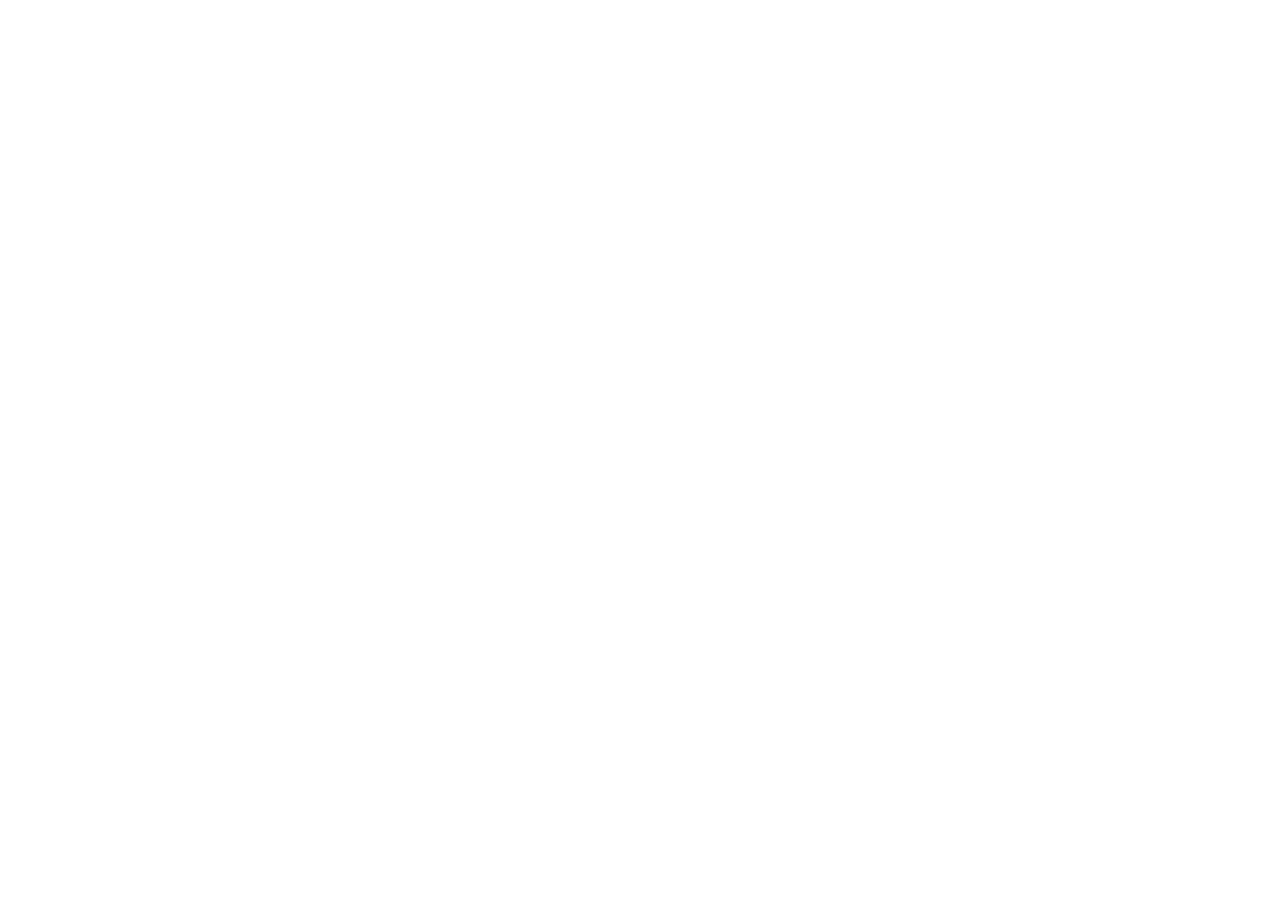
==== index.html @ 023427cc "Initial commit" ====
<!DOCTYPE html>
<html lang="en">
<head>
  <meta charset="UTF-8">
  <meta http-equiv="X-UA-Compatible" content="IE=edge">
  <meta name="viewport" content="width=device-width, initial-scale=1.0">
  <title>Project</title>

  <!-- Stylesheets -->
  <link rel="stylesheet" href="css/normalize.css">
  <link rel="stylesheet" href="css/styles.css">
</head>
<body>



  <script src="js/main.js"></script>
</body>
</html>
---- css/styles.css ----
/* GLOBAL */
html {
  box-sizing: border-box;
  height: 100%;
  scroll-behavior: smooth;
}

*,
*::before,
*::after {
  box-sizing: inherit;
}

body {
  display: flex;
  flex-direction: column;
  height: 100%;
  padding: 0;
  margin: 0;
  font-family: "Arial", sans-serif;
  font-size: 16px;
  line-height: 1.5;
  background-color: #fff;
  color: #222;
}

img {
  max-width: 100%;
  height: auto;
}


/* CONTAINER */
.container {
  width: 100%;
  max-width: 1200px;
  padding-left: 50px;
  padding-right: 50px;
  margin-left: auto;
  margin-right: auto;
}


/* MAIN-CONTENT */
.main-content {
  flex-grow: 1;
}
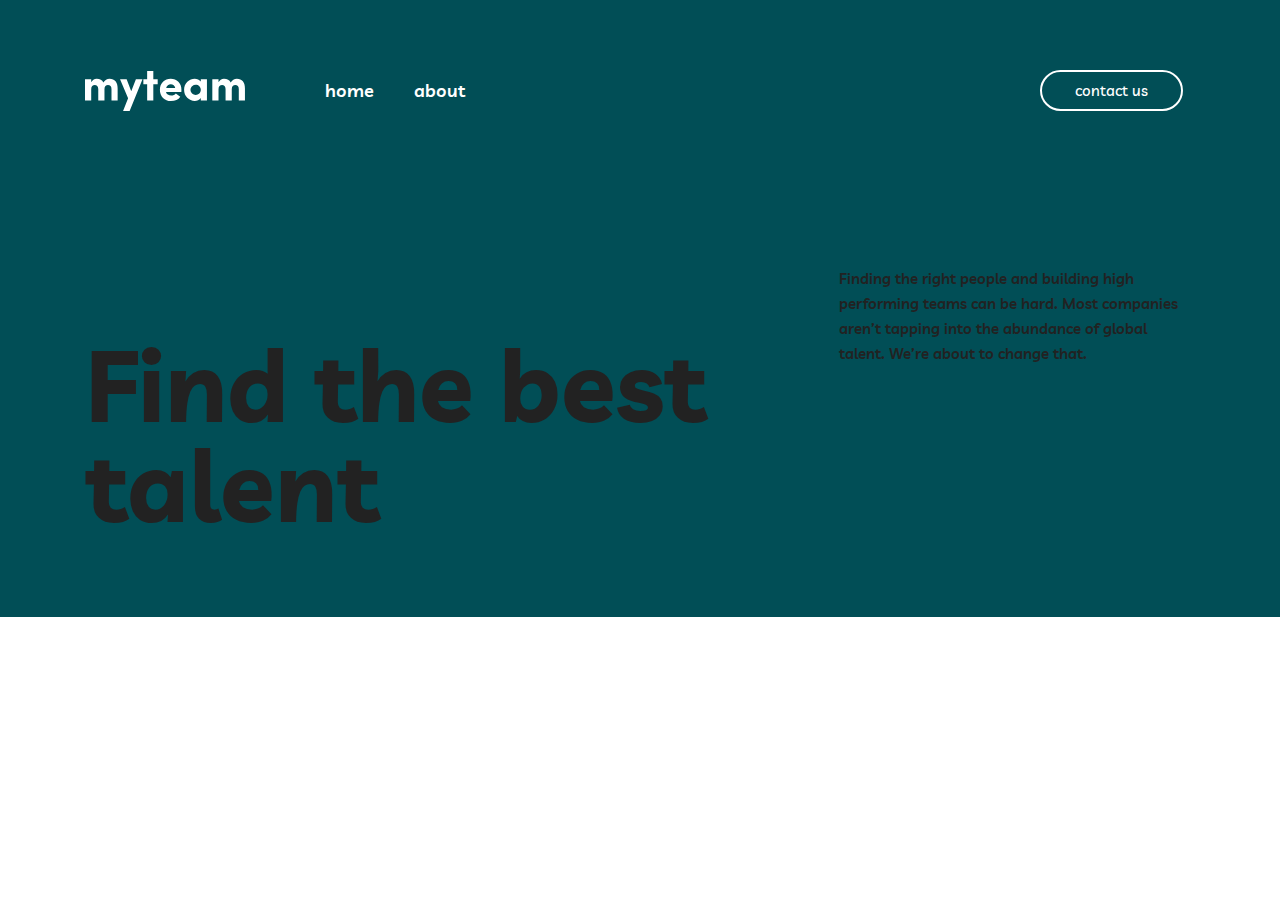
==== commit 735b04b4: "add img fonts and new style" ====
--- a/index.html
+++ b/index.html
@@ -11,7 +11,34 @@
   <link rel="stylesheet" href="css/styles.css">
 </head>
 <body>
+  <header class="site-header">
+    <div class="site-header-container container">
+      <a href="index.html" class="site-header-logo">
+        <img class="site-header-logo-img" src="img/logo-myteam.svg" alt="Logo">
+      </a>
 
+      <nav class="site-nav">
+        <ul class="site-nav-items">
+          <li class="site-nav-item"><a href="#" class="site-header-link">home</a></li>
+          <li class="site-nav-item"><a href="#" class="site-header-link">about</a></li>
+        </ul>
+
+        <button class="site-header-button">contact us</button>
+      </nav>
+    </div>
+  </header>
+
+
+  <main class="main-content">
+    <section class="site-hero-section">
+      <div class="site-hero">
+        <div class="site-hero-container container">
+          <h2 class="site-hero-heading">Find the best talent</h2>
+          <p class="site-hero-text">Finding the right people and building high performing teams can be hard. Most companies aren’t tapping into the abundance of global talent. We’re about to change that.</p>
+        </div>
+      </div>
+    </section>
+  </main>
 
 
   <script src="js/main.js"></script>
--- a/css/styles.css
+++ b/css/styles.css
@@ -1,3 +1,35 @@
+/* FONTS  */
+
+@font-face {
+  font-family: 'Livvic';
+  src: url('../fonts/Livvic-Medium.woff2') format('woff2'),
+      url('../fonts/Livvic-Medium.woff') format('woff');
+  font-weight: 500;
+  font-style: normal;
+  font-display: swap;
+}
+
+@font-face {
+  font-family: 'Livvic';
+  src: url('../fonts/Livvic-Bold.woff2') format('woff2'),
+      url('../fonts/Livvic-Bold.woff') format('woff');
+  font-weight: bold;
+  font-style: normal;
+  font-display: swap;
+}
+
+@font-face {
+  font-family: 'Livvic';
+  src: url('../fonts/Livvic-SemiBold.woff2') format('woff2'),
+      url('../fonts/Livvic-SemiBold.woff') format('woff');
+  font-weight: 600;
+  font-style: normal;
+  font-display: swap;
+}
+
+
+
+
 /* GLOBAL */
 html {
   box-sizing: border-box;
@@ -17,9 +49,10 @@
   height: 100%;
   padding: 0;
   margin: 0;
-  font-family: "Arial", sans-serif;
-  font-size: 16px;
-  line-height: 1.5;
+  font-family: "Livvic", "Arial", sans-serif;
+  font-weight: 600;
+  font-size: 15px;
+  line-height: 25px;
   background-color: #fff;
   color: #222;
 }
@@ -33,7 +66,7 @@
 /* CONTAINER */
 .container {
   width: 100%;
-  max-width: 1200px;
+  max-width: 1210px;
   padding-left: 50px;
   padding-right: 50px;
   margin-left: auto;
@@ -45,3 +78,75 @@
 .main-content {
   flex-grow: 1;
 }
+
+
+/* HEADER  */
+
+.site-header {
+  background-color:  #014e56;
+  padding-top: 70px;
+  padding-bottom: 70px;
+}
+.site-header-container {
+  display: flex;
+  align-items: center;
+}
+
+.site-header-logo {
+  margin-right: 80px;
+}
+.site-header-logo-img {
+  display: block;
+  width: 160px;
+  height: 40px;
+}
+.site-nav {
+  display: flex;
+  align-items: center;
+}
+.site-nav-items {
+  display: flex;
+  align-items: center;
+  margin: 0;
+  padding: 0;
+  list-style-type: none;
+  margin-right: 575px;
+}
+.site-nav-item:not(:last-child) {
+  margin-right: 40px;
+}
+.site-header-link {
+  text-decoration: none;
+  color: #fff;
+  font-size: 18px;
+  line-height: 28px;
+}
+.site-header-button {
+  background-color: inherit;
+  border: 2px solid #fff;
+  color: #fff;
+  padding: 10px 33px;
+  border-radius: 24px;
+}
+
+
+/* HERO  */
+
+
+.site-hero {
+  padding-top: 70px;
+  background-color: #014e56;
+}
+.site-hero-container {
+  display: flex;
+  align-items: initial;
+}
+
+.site-hero-heading {
+  font-weight: 700;
+  font-size: 100px;
+  line-height: 100px;
+}
+.site-hero-text {
+  width: 445px;
+}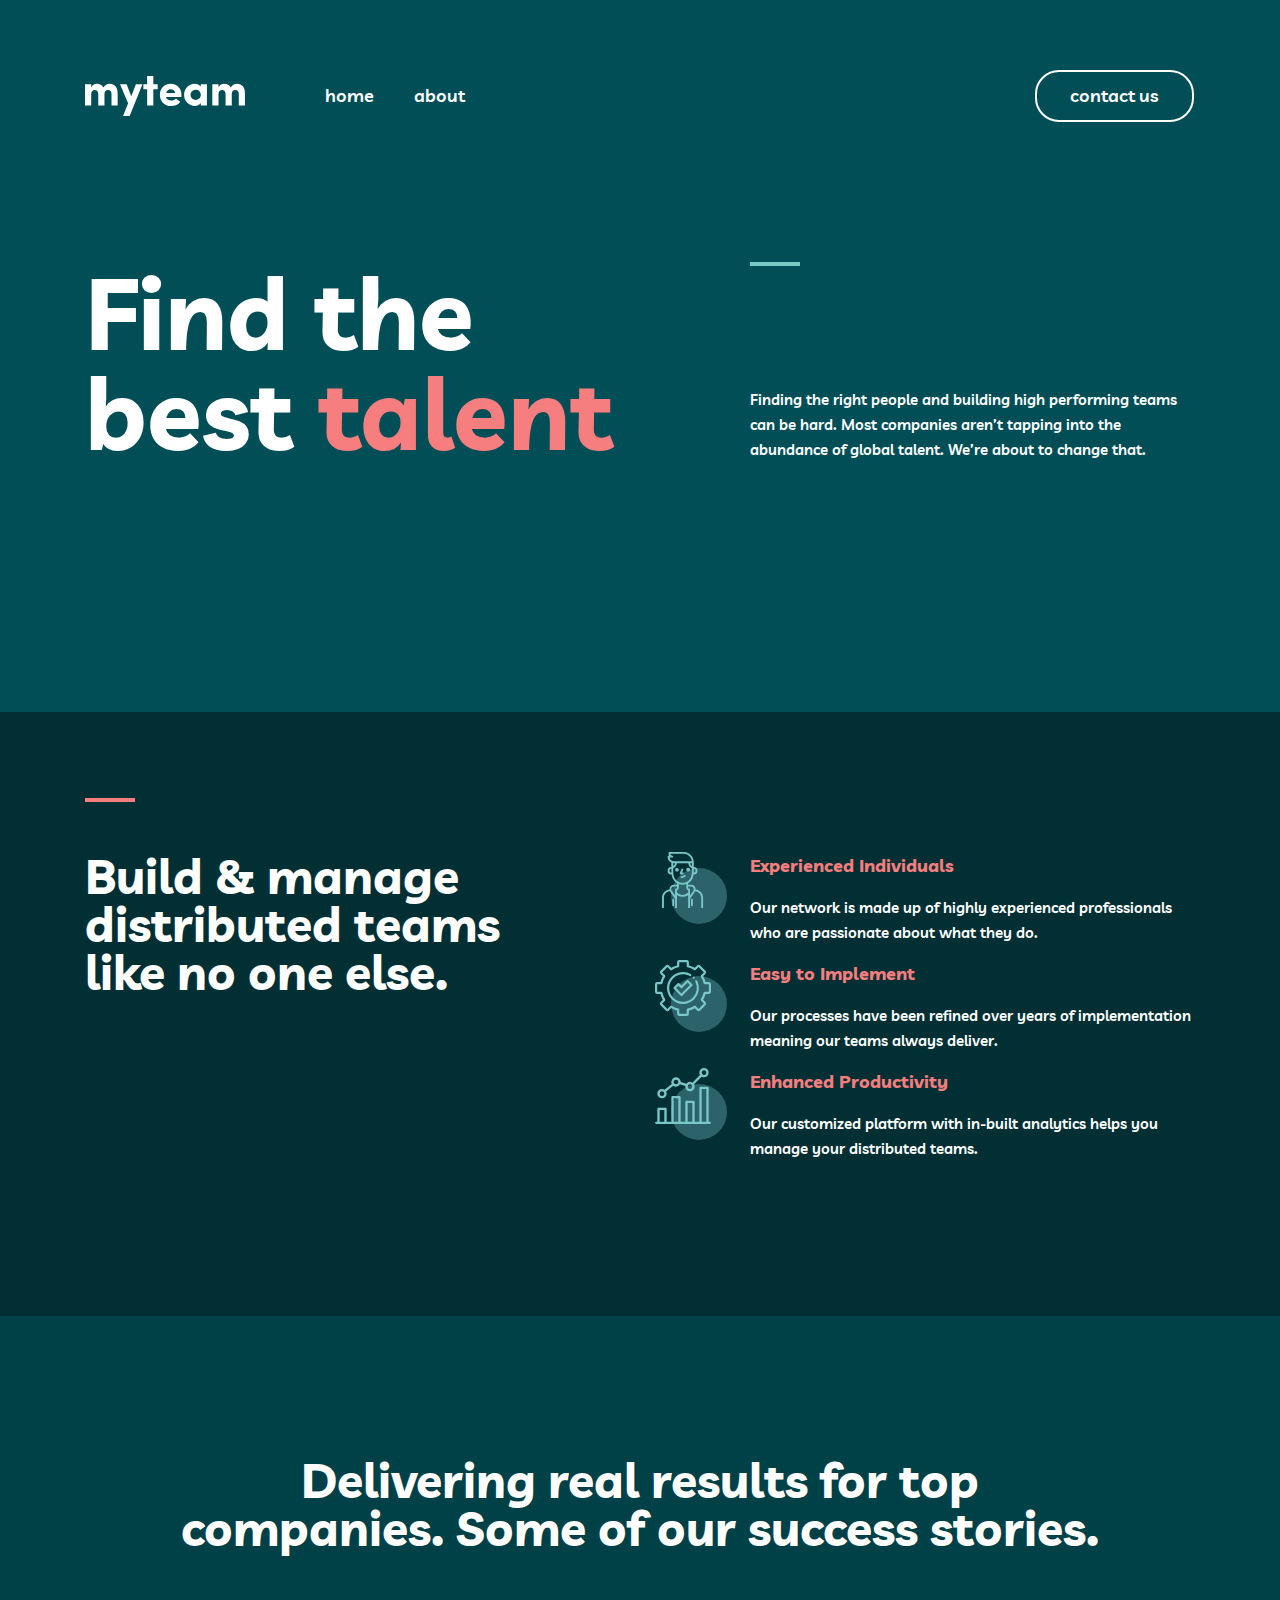
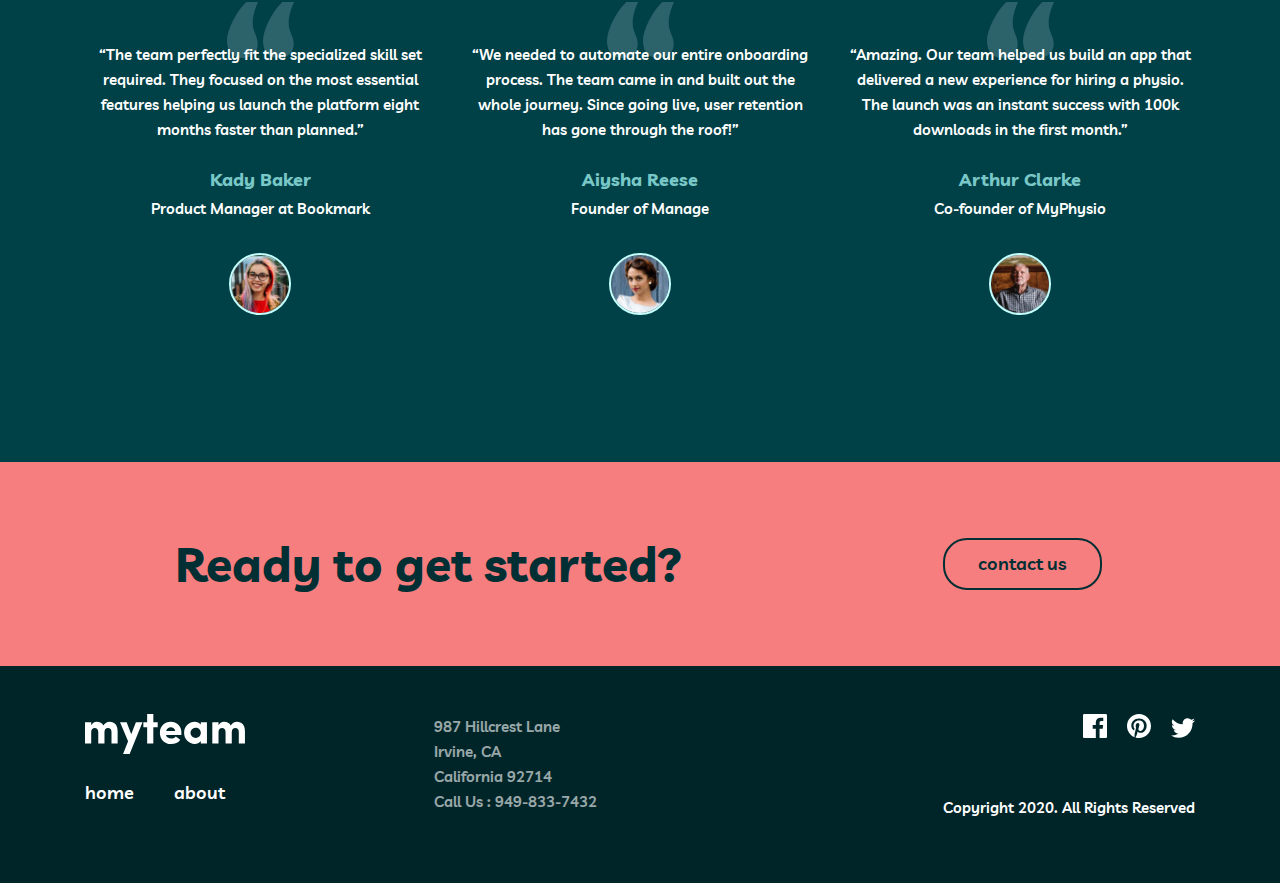
==== commit 35b5c318: "add new style" ====
--- a/index.html
+++ b/index.html
@@ -4,7 +4,7 @@
   <meta charset="UTF-8">
   <meta http-equiv="X-UA-Compatible" content="IE=edge">
   <meta name="viewport" content="width=device-width, initial-scale=1.0">
-  <title>Project</title>
+  <title>My Team</title>
 
   <!-- Stylesheets -->
   <link rel="stylesheet" href="css/normalize.css">
@@ -33,14 +33,115 @@
     <section class="site-hero-section">
       <div class="site-hero">
         <div class="site-hero-container container">
-          <h2 class="site-hero-heading">Find the best talent</h2>
+          <h2 class="site-hero-heading">Find the <br> best <span class="heading-pink">talent</span></h2>
           <p class="site-hero-text">Finding the right people and building high performing teams can be hard. Most companies aren’t tapping into the abundance of global talent. We’re about to change that.</p>
+        </div>
+      </div>
+
+      <div class="site-hero-middle">
+        <div class="site-hero-middle-container container">
+          <h3 class="hero-middle-heading">Build & manage distributed teams like no one else.</h3>
+
+          <div class="hero-middle-services">
+            <div class="site-middle-service">
+              <img class="middle-service-img" src="img/icon-circle-man.svg" alt="Man">
+              <div class="middle-service-info">
+                <h3 class="service-info-heading">Experienced Individuals</h3>
+                <p class="service-info-text">Our network is made up of highly experienced professionals who are passionate about what they do.</p>
+              </div>
+            </div>
+
+            <div class="site-middle-service">
+              <img class="middle-service-img" src="img/icon-circle-check-cog.svg" alt="Man">
+              <div class="middle-service-info">
+                <h3 class="service-info-heading">Easy to Implement</h3>
+                <p class="service-info-text">Our processes have been refined over years of implementation meaning our teams always deliver.</p>
+              </div>
+            </div>
+
+            <div class="site-middle-service">
+              <img class="middle-service-img" src="img/icon-circle-line-chart.svg" alt="Man">
+              <div class="middle-service-info">
+                <h3 class="service-info-heading">Enhanced Productivity</h3>
+                <p class="service-info-text">Our customized platform with in-built analytics helps you manage your distributed teams.</p>
+              </div>
+            </div>
+          </div>
+        </div>
+      </div>
+
+      <div class="site-hero-bottom">
+        <div class="site-hero-bottom-container container">
+          <h3 class="hero-bottom-heading">Delivering real results for top companies. Some of our success stories.</h3>
+
+          <div class="hero-bottom-people-info">
+            <div class="people-info-item">
+              <p class="people-info-text">“The team perfectly fit the specialized skill set required. They focused on the most essential features helping us launch the platform eight months faster than planned.”</p>
+              <h3 class="people-name">Kady Baker</h3>
+              <p class="people-job">Product Manager at Bookmark</p>
+              <img class="people-img" src="img/kady.jpg" alt="Kady" width="62" height="62">
+            </div>
+
+            <div class="people-info-item">
+              <p class="people-info-text">“We needed to automate our entire onboarding process. The team came in and built out the whole journey. Since going live, user retention has gone through the roof!”</p>
+              <h3 class="people-name">Aiysha Reese</h3>
+              <p class="people-job">Founder of Manage</p>
+              <img class="people-img" src="img/aisha.jpg" alt="Aisha" width="62" height="62">
+            </div>
+
+            <div class="people-info-item">
+              <p class="people-info-text">“Amazing. Our team helped us build an app that delivered a new experience for hiring a physio. The launch was an instant success with 100k downloads in the first month.”</p>
+              <h3 class="people-name">Arthur Clarke</h3>
+              <p class="people-job">Co-founder of MyPhysio</p>
+              <img class="people-img" src="img/arthur.jpg" alt="Kady" width="62" height="62">
+            </div>
+          </div>
+        </div>
+      </div>
+
+      <div class="site-hero-cta">
+        <div class="cta-container container">
+          <h3 class="cta-heading">Ready to get started?</h3>
+          <button class="site-header-button cta-button">contact us</button>
         </div>
       </div>
     </section>
   </main>
 
+  <footer class="site-footer">
+    <div class="footer-container container">
+      <div class="site-footer-item">
+        <a href="index.html" class="site-header-logo">
+          <img class="site-header-logo-img" src="img/logo-myteam.svg" alt="Logo">
+        </a>
 
+        <nav class="site-nav">
+          <ul class="site-nav-items-footer">
+            <li class="site-nav-item"><a href="#" class="site-header-link">home</a></li>
+            <li class="site-nav-item"><a href="#" class="site-header-link">about</a></li>
+          </ul>
+        </nav>
+      </div>
+
+        <div class="footer-info-text">
+          987 Hillcrest Lane <br>
+          Irvine, CA <br>
+          California 92714 <br>
+          Call Us : 949-833-7432 <br>
+        </div>
+
+        <div class="footer-social-items">
+          <div class="footer-social-item">
+            <svg style="margin-right: 16px;" width="24" height="24" fill="none" xmlns="http://www.w3.org/2000/svg"><path d="M22.675 0H1.325C.593 0 0 .593 0 1.325v21.351C0 23.407.593 24 1.325 24H12.82v-9.294H9.692v-3.622h3.128V8.413c0-3.1 1.893-4.788 4.659-4.788 1.325 0 2.463.099 2.795.143v3.24l-1.918.001c-1.504 0-1.795.715-1.795 1.763v2.313h3.587l-.467 3.622h-3.12V24h6.116c.73 0 1.323-.593 1.323-1.325V1.325C24 .593 23.407 0 22.675 0Z" fill="#fff"/></svg>
+
+            <svg style="margin-right: 16px;" width="24" height="24" fill="none" xmlns="http://www.w3.org/2000/svg"><path d="M12 0C5.373 0 0 5.372 0 12c0 5.084 3.163 9.426 7.627 11.174-.105-.949-.2-2.405.042-3.441.218-.937 1.407-5.965 1.407-5.965s-.359-.719-.359-1.782c0-1.668.967-2.914 2.171-2.914 1.023 0 1.518.769 1.518 1.69 0 1.029-.655 2.568-.994 3.995-.283 1.194.599 2.169 1.777 2.169 2.133 0 3.772-2.249 3.772-5.495 0-2.873-2.064-4.882-5.012-4.882-3.414 0-5.418 2.561-5.418 5.207 0 1.031.397 2.138.893 2.738a.36.36 0 0 1 .083.345l-.333 1.36c-.053.22-.174.267-.402.161-1.499-.698-2.436-2.889-2.436-4.649 0-3.785 2.75-7.262 7.929-7.262 4.163 0 7.398 2.967 7.398 6.931 0 4.136-2.607 7.464-6.227 7.464-1.216 0-2.359-.631-2.75-1.378l-.748 2.853c-.271 1.043-1.002 2.35-1.492 3.146C9.57 23.812 10.763 24 12 24c6.627 0 12-5.373 12-12 0-6.628-5.373-12-12-12Z" fill="#fff"/></svg>
+
+            <svg width="24" height="20" fill="none" xmlns="http://www.w3.org/2000/svg"><path d="M24 2.557a9.83 9.83 0 0 1-2.828.775A4.932 4.932 0 0 0 23.337.608a9.864 9.864 0 0 1-3.127 1.195A4.916 4.916 0 0 0 16.616.248c-3.179 0-5.515 2.966-4.797 6.045A13.978 13.978 0 0 1 1.671 1.149a4.93 4.93 0 0 0 1.523 6.574 4.903 4.903 0 0 1-2.229-.616c-.054 2.281 1.581 4.415 3.949 4.89a4.935 4.935 0 0 1-2.224.084 4.928 4.928 0 0 0 4.6 3.419A9.9 9.9 0 0 1 0 17.54a13.94 13.94 0 0 0 7.548 2.212c9.142 0 14.307-7.721 13.995-14.646A10.025 10.025 0 0 0 24 2.557Z" fill="#fff"/></svg>
+          </div>
+          <p class="footer-social-text">Copyright 2020. All Rights Reserved</p>
+        </div>
+    </div>
+  </footer>
   <script src="js/main.js"></script>
 </body>
 </html>
--- a/css/styles.css
+++ b/css/styles.css
@@ -54,7 +54,7 @@
   font-size: 15px;
   line-height: 25px;
   background-color: #fff;
-  color: #222;
+  color: #fff;
 }
 
 img {
@@ -110,11 +110,12 @@
   margin: 0;
   padding: 0;
   list-style-type: none;
-  margin-right: 575px;
+  margin-right: 570px;
 }
 .site-nav-item:not(:last-child) {
   margin-right: 40px;
 }
+
 .site-header-link {
   text-decoration: none;
   color: #fff;
@@ -122,9 +123,12 @@
   line-height: 28px;
 }
 .site-header-button {
-  background-color: inherit;
+  background-color: transparent;
   border: 2px solid #fff;
   color: #fff;
+  font-weight: 600;
+  font-size: 18px;
+  line-height: 28px;
   padding: 10px 33px;
   border-radius: 24px;
 }
@@ -135,18 +139,233 @@
 
 .site-hero {
   padding-top: 70px;
+  padding-bottom: 250px;
   background-color: #014e56;
-}
+  /* background-image: url(../img/directors-circle.svg); */
+  background-repeat: no-repeat;
+  background-position: left calc(0%-100px) center;
+}
+
 .site-hero-container {
   display: flex;
-  align-items: initial;
+  align-items: center;
 }
 
 .site-hero-heading {
-  font-weight: 700;
+  width: 635px;
+  height: 200px;
+  font-weight: 700;
+  margin: 0;
   font-size: 100px;
   line-height: 100px;
-}
+  margin-right: 30px;
+  color: #fff;
+}
+
+.heading-pink{
+  color: #f67e7e
+}
+
 .site-hero-text {
+  display: flex;
+  align-items: flex-end;
   width: 445px;
+  height: 200px;
+  margin: 0;
+  color: #fff;
+  position: relative;
+}
+
+.site-hero-text::before{
+  display: block;
+  content: "";
+  width: 50px;
+  height: 4px;
+  background-color: #79c8c7;
+  position: absolute;
+  top: 0;
+}
+
+
+/* HERO-MIDDLE */
+
+.site-hero-middle {
+  background-color: #012f34;
+  margin: 0;
+  padding-top: 140px;
+  padding-bottom: 140px;
+}
+.site-hero-middle-container {
+  display: flex;
+}
+
+.hero-middle-heading {
+  width: 445px;
+  margin: 0;
+  color: #fff;
+  font-weight: 700;
+  font-size: 48px;
+  line-height: 48px;
+  margin-right: 125px;
+  position: relative;
+}
+
+.hero-middle-heading::before{
+  content: "";
+  width: 50px;
+  height: 4px;
+  background-color: #f67e7e;
+  position: absolute;
+  top: -54px;
+}
+
+
+.site-middle-service {
+  display: flex;
+}
+
+.middle-service-img {
+  display: block;
+  width: 72px;
+  height: 72px;
+  margin-right: 23px;
+}
+
+.middle-service-info {
+  width: 445px;
+}
+
+.service-info-heading {
+  margin: 0;
+  font-size: 18px;
+  line-height: 28px;
+  font-weight: 700;
+  color: #f67e7e;
+}
+
+
+/* HERO-BOTTOM  */
+
+.site-hero-bottom {
+  background-color: #004047;
+  padding-top: 140px;
+  padding-bottom: 140px;
+}
+.site-hero-bottom-container {
+  display: flex;
+  flex-direction: column;
+  align-items: center;
+}
+.hero-bottom-heading {
+  text-align: center;
+  width: 932px;
+  font-weight: 700;
+  font-size: 48px;
+  line-height: 48px;
+  margin: 0;
+}
+.hero-bottom-people-info {
+  display: flex;
+  margin-top: 50px;
+}
+.people-info-item {
+  width: 350px;
+  text-align: center;
+  background-image: url(../img/icon-quotes.svg);
+  background-repeat: no-repeat;
+  background-position: top center;
+  padding-top: 40px;
+}
+
+.people-info-item:not(:last-child){
+  margin-right: 30px;
+}
+.people-info-text{
+  margin: 0;
+}
+
+.people-name {
+  font-size: 18px;
+  line-height: 28px;
+  font-weight: 700;
+  color: #79c8c7;
+  margin: 0;
+  margin-top: 24px;
+}
+
+.people-job {
+  margin: 0;
+  margin-top: 2px;
+}
+.people-img {
+  border-radius: 50%;
+  margin-top: 32px;
+  border: 2px solid #c4fffe;
+}
+
+/* HERO-CTA */
+
+.site-hero-cta {
+  padding-top: 76px;
+  padding-bottom: 76px;
+  background-color: #f67e7e;
+}
+.cta-container {
+  display: flex;
+  align-items: center;
+}
+
+.cta-heading {
+  font-size: 48px;
+  line-height: 48px;
+  font-weight: 700;
+  color: #012f34;
+  margin: 0;
+  margin-left: 90px;
+  margin-right: 260px;
+}
+
+.cta-button {
+  border: 2px solid #012f34;
+  color: #012f34;
+  font-weight: 600;
+  font-size: 18px;
+  line-height: 28px;
+}
+
+/* SITE-FOOTER */
+
+.site-footer {
+  background-color: #002529;
+  padding-top: 48px;
+  padding-bottom: 48px;
+}
+.footer-container {
+  display: flex;
+  justify-content: space-between;
+}
+
+.site-nav-items-footer {
+  margin: 0;
+  padding: 0;
+  list-style-type: none;
+  display: flex;
+}
+
+.footer-info-text {
+  width: 445px;
+  color: #fff;
+  opacity: 0.6;
+  margin-left: 125px;
+}
+.footer-social-items {
+  display: flex;
+  flex-direction: column;
+  align-items: flex-end;
+}
+.footer-social-item {
+
+}
+.footer-social-text {
+  margin-top: 50px;
 }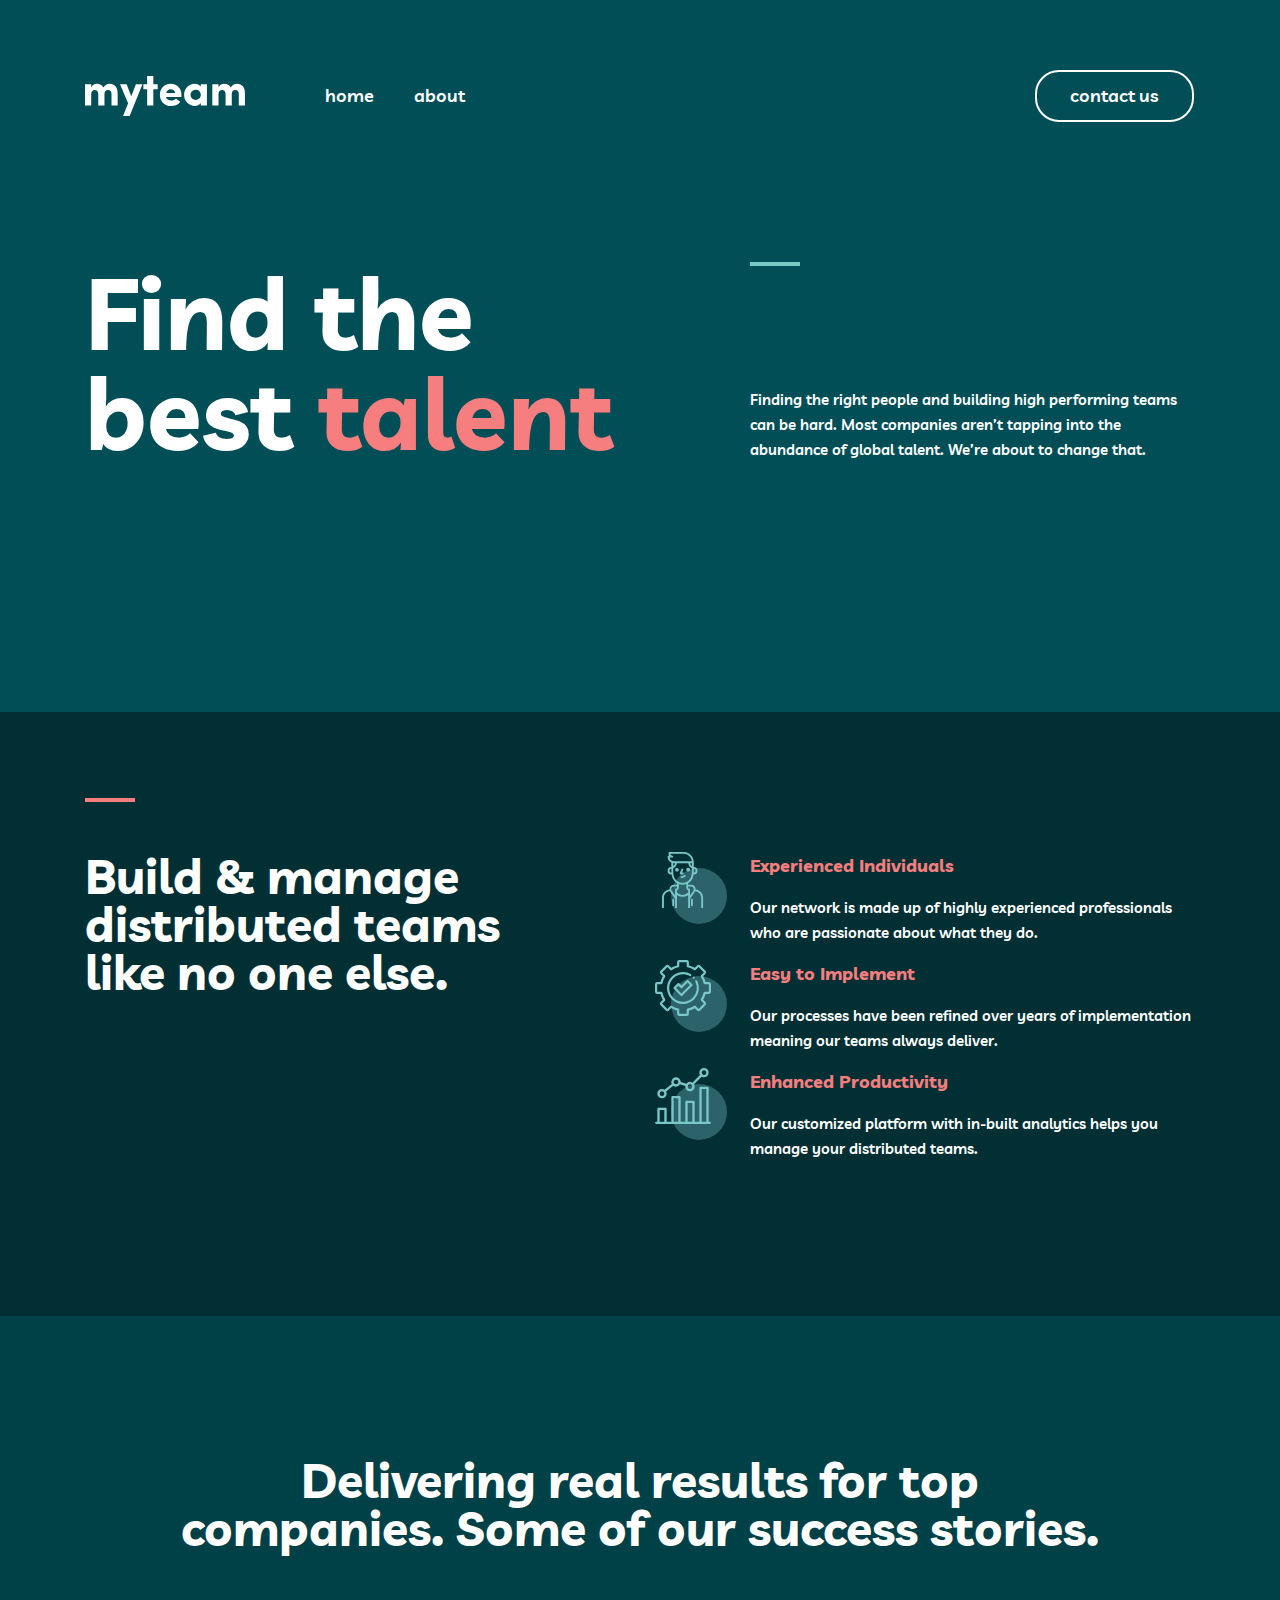
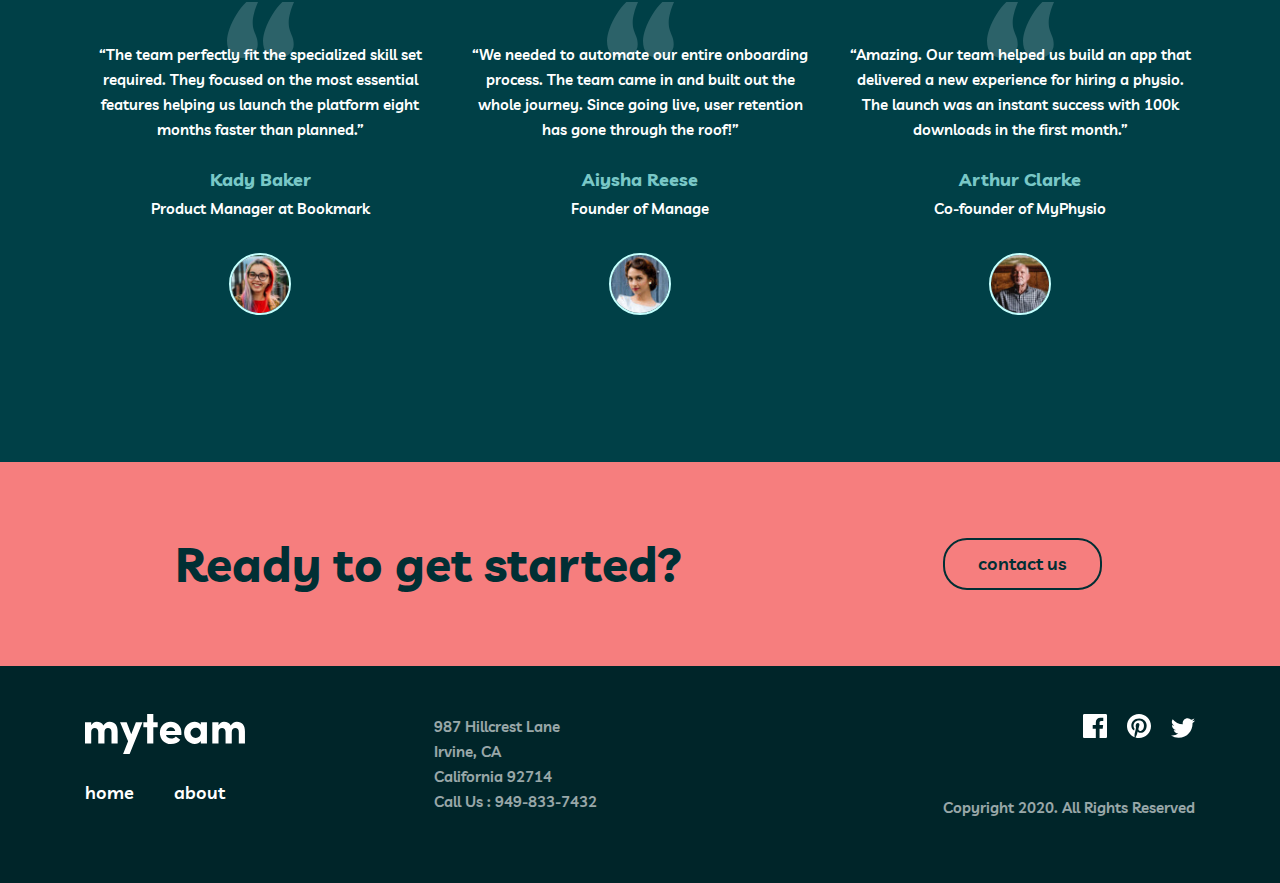
==== commit be4bedba: "add about.html" ====
--- a/index.html
+++ b/index.html
@@ -20,7 +20,7 @@
       <nav class="site-nav">
         <ul class="site-nav-items">
           <li class="site-nav-item"><a href="#" class="site-header-link">home</a></li>
-          <li class="site-nav-item"><a href="#" class="site-header-link">about</a></li>
+          <li class="site-nav-item"><a href="about.html" class="site-header-link">about</a></li>
         </ul>
 
         <button class="site-header-button">contact us</button>
--- a/css/styles.css
+++ b/css/styles.css
@@ -143,7 +143,7 @@
   background-color: #014e56;
   /* background-image: url(../img/directors-circle.svg); */
   background-repeat: no-repeat;
-  background-position: left calc(0%-100px) center;
+  background-position: left  center;
 }
 
 .site-hero-container {
@@ -363,9 +363,179 @@
   flex-direction: column;
   align-items: flex-end;
 }
-.footer-social-item {
-
-}
+
 .footer-social-text {
+  color: #fff;
+  opacity: 0.6 ;
   margin-top: 50px;
+}
+
+
+
+
+/* ABOUT */
+
+.site-hero-about{
+  padding-bottom: 140px;
+}
+
+.site-hero-about-heading{
+  width: 350px;
+  margin-right: 30px;
+  font-size: 64px;
+}
+
+.hero-text-about{
+  width: 730px;
+  position: relative;
+  margin-top: 40px;
+  font-size: 18px;
+  line-height: 28px;
+}
+
+.hero-text-about::before{
+  content: "";
+  width: 50px;
+  height: 4px;
+  background-color: #f67e7e;
+  position: absolute;
+  top: -40px;
+}
+
+/* HERO-CLIENTS */
+
+.site-hero-clients {
+  background-color: #004047;
+  padding-top: 140px;
+  padding-bottom: 65px;
+}
+.client-container {
+  display: flex;
+  flex-direction: column;
+  align-items: center;
+}
+
+.client-heading {
+  font-size: 48px;
+  line-height: 48px;
+  font-weight: 700;
+}
+
+.client-items {
+  display: flex;
+  align-items: center;
+  flex-wrap: wrap;
+}
+
+.client-item {
+  display: flex;
+  flex-direction: column;
+  align-items: center;
+  padding-top: 32px;
+  padding-bottom: 56px;
+  width: 350px;
+  background-color: #012f34;
+  margin-bottom: 75px;
+  position: relative;
+}
+
+.client-item:not(:nth-child(3n)){
+  margin-right: 15px;
+}
+
+.client-item::after{
+  content: "";
+  width: 56px;
+  height: 56px;
+  border-radius: 50%;
+  background-color: #f67e7e;
+  background-image: url(../img/icon-plus.svg);
+  background-repeat: no-repeat;
+  background-position: center center;
+  position: absolute ;
+  bottom: -28px;
+}
+
+.client-img {
+  width: 96px;
+  height: 96px;
+  border-radius: 50%;
+  border: 2px solid #c4fffe;
+}
+.client-name {
+  margin: 0;
+  margin-top: 16px;
+  font-size: 18px;
+  line-height: 28px;
+  font-weight: 700;
+  color: #79c8c7;
+}
+.client-job {
+  margin: 0;
+}
+
+.client-item:last-child{
+  text-align: center;
+  padding-left: 48px;
+  padding-right: 48px;
+  background-color: #002529;
+}
+
+.client-item:last-child::after{
+  content: "";
+  width: 56px;
+  height: 56px;
+  border-radius: 50%;
+  background-color: #79c8c7;
+  background-image: url(../img/icon-close.svg);
+  background-repeat: no-repeat;
+  background-position: center center;
+  position: absolute ;
+  bottom: -28px;
+}
+
+.client-close-name{
+  margin: 0;
+  margin-top: 3px;
+  color: #79c8c7;
+  font-weight: 700;
+}
+
+.client-close-text{
+  margin: 0;
+  margin-top: 8px;
+}
+
+.client-close-social{
+  display: flex;
+  margin-top: 24px;
+  margin-bottom: 10px;
+}
+
+/* CLIENTS-COMPANY */
+
+.site-hero-clients-company {
+  background-color: #012f34;
+  padding-top: 140px;
+  padding-bottom: 140px;
+}
+.clients-company-container {
+  display: flex;
+  flex-direction: column;
+  align-items: center;
+}
+
+.clients-company-heading {
+  margin: 0;
+  font-size: 48px;
+  line-height: 48px;
+  font-weight: 700;
+}
+.clients-company-logo {
+  display: flex;
+  align-items: center;
+  margin-top: 65px;
+}
+.clients-company-img:not(:last-child) {
+  margin-right: 80px;
 }